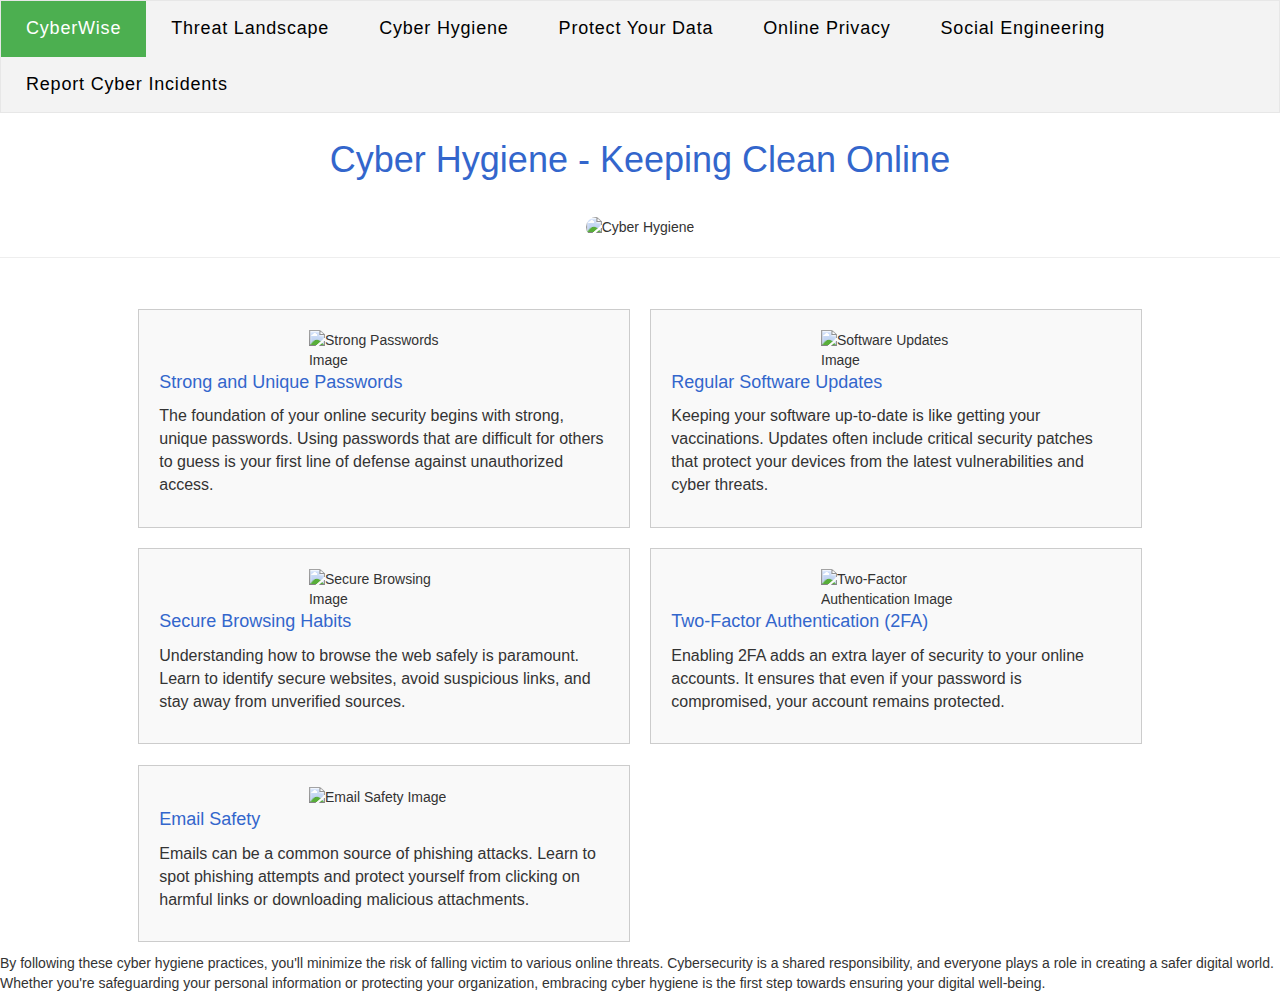
==== cyberHygiene.html @ 8201f2a8 "Done creating all the sub pages" ====
<!DOCTYPE html>
<html>
<head>
    <title>CyberWise - Cyber Hygiene</title>
    <link rel="stylesheet" type="text/css" href="css/main.css">
    <link rel="stylesheet" type="text/css" href="css/bootstrap.min.css">
    <style>
        .content {
            display: flex;
            flex-wrap: wrap;
            justify-content: space-between;
        }

        .section-card {
            width: 48%;
            margin: 1%;
            padding: 20px;
            text-align: left;
            border: 1px solid #ccc;
            background-color: #f9f9f9;
            transition: transform 0.2s;
        }

        .section-card:hover {
            transform: scale(1.05);
            background-color: #e0e0e0;
        }

        .section-heading {
            color: #3366cc;
            font-size: 18px;
            margin-bottom: 10px;
        }

        .section-content {
            color: #333;
            font-size: 16px;
            margin-top: 10px;
        }

        .section-image {
            display: block;
            width: 100%;
            max-width: 150px;
            margin: 0 auto;
        }
    </style>
</head>
<body>
    <nav>
        <li><a class="active" href="index.html">CyberWise</a></li>
        <li><a href="threatLandscape.html">Threat Landscape</a></li>
        <li><a href="cyberHygiene.html">Cyber Hygiene</a></li>
        <li><a href="protectYourData.html">Protect Your Data</a></li>
        <li><a href="index.html#onlinePrivacy">Online Privacy</a></li>
        <li><a href="socialEngineering.html">Social Engineering</a></li>
        <li><a href="index.html#reportCyberIncidents">Report Cyber Incidents</a></li>
    </nav>

    <div style="text-align: center;">
        <h1 style="font-family: Arial, sans-serif; font-size: 36px; line-height: 1.5; color: #3366cc;">
          Cyber Hygiene - Keeping Clean Online
        </h1>
    </div>

    <div>
        <center>
            <img src="img/cyber-hygiene-image.jpg" alt="Cyber Hygiene" style="max-width: 100%; border-radius: 10px; margin-top: 20px;">
        </center>
    </div>
    <hr><br>

    <div class="content">
        <div class="section-card">
            <div class="section-image">
                <img src="img/strong-passwords.jpg" alt="Strong Passwords Image">
            </div>
            <div class="section-heading">Strong and Unique Passwords</div>
            <div class="section-content">
                <p>The foundation of your online security begins with strong, unique passwords. Using passwords that are difficult for others to guess is your first line of defense against unauthorized access.</p>
            </div>
        </div>
        <div class="section-card">
            <div class="section-image">
                <img src="img/software-updates.jpg" alt="Software Updates Image">
            </div>
            <div class="section-heading">Regular Software Updates</div>
            <div class="section-content">
                <p>Keeping your software up-to-date is like getting your vaccinations. Updates often include critical security patches that protect your devices from the latest vulnerabilities and cyber threats.</p>
            </div>
        </div>
        <div class="section-card">
            <div class="section-image">
                <img src="img/secure-browsing.jpg" alt="Secure Browsing Image">
            </div>
            <div class="section-heading">Secure Browsing Habits</div>
            <div class="section-content">
                <p>Understanding how to browse the web safely is paramount. Learn to identify secure websites, avoid suspicious links, and stay away from unverified sources.</p>
            </div>
        </div>
        <div class="section-card">
            <div class="section-image">
                <img src="img/2fa.jpg" alt="Two-Factor Authentication Image">
            </div>
            <div class="section-heading">Two-Factor Authentication (2FA)</div>
            <div class="section-content">
                <p>Enabling 2FA adds an extra layer of security to your online accounts. It ensures that even if your password is compromised, your account remains protected.</p>
            </div>
        </div>
        <div class="section-card">
            <div class="section-image">
                <img src="img/email-safety.jpg" alt="Email Safety Image">
            </div>
            <div class="section-heading">Email Safety</div>
            <div class="section-content">
                <p>Emails can be a common source of phishing attacks. Learn to spot phishing attempts and protect yourself from clicking on harmful links or downloading malicious attachments.</p>
            </div>
        </div>
    </div>
    <p>
        By following these cyber hygiene practices, you'll minimize the risk of falling victim to various online threats. Cybersecurity is a shared responsibility, and everyone plays a role in creating a safer digital world. Whether you're safeguarding your personal information or protecting your organization, embracing cyber hygiene is the first step towards ensuring your digital well-being.
    </p>
</body>
</html>
---- css/main.css ----
/* Navbar start */

nav {
  list-style-type: none;
  margin: 1px solid black;
  padding: 0;
  overflow: hidden;
  border: 1px solid #e7e7e7;
  background-color: #f3f3f3;
  font-size: 18px;
}

nav li {
  float: left;
}

nav li a {
  display: block;
  color: black;
  text-align: center;
  padding: 15px 25px;
  text-decoration: none;
  /*word-spacing: 2px;*/
  letter-spacing: 0.8px;
}

nav li a:hover:not(.active) {
  background-color: #ddd;
  text-decoration: none;
  text-underline-position: none;
}

nav li a.active {
  color: white;
  background-color: #4CAF50;
  text-decoration: none;
}

/* Navbar end */

.content {
  margin: auto;
  max-width: 80%;
}

hr {
  height: 1px;
  background-color: #ccc;
}

#Title{
  font-size:40px;
  font-size: bold;
  color: #1a75ff;
  text-align: center;
}

.image1 img {
  margin-left: 5%;
  width: 90%;
  padding-top: 30px;
  transition: transform .8s ease-in-out;
}

.image1 img:hover {
  transform: scale(1.1);
}

.overview {
  padding-top: 25px;
}

.overview h2 {
  font-size: 40px;
  color: #313131;
  line-height: 1.3em;
  font-weight: 700;
  font-family: 'Work Sans', sans-serif;
}

.overview p {
  font-size: 20px;
  line-height: 1.8;
  color: #313131;
}

#hashtag1{
  color: #00ffcc
}

#symptoms{
  font-size:20px; 
  padding-left: 40px;
  padding-right: 40px;
}

*{
  box-sizing: border-box;
}

.Gif1 {
  float: left;
  width: 40%;
}

.Gif2 {
  float: right;
  width: 40%;
}

.Gif3 {
  float: left;
  width: 25%;
}

.Causes {
  float: left;
  width: 50%;
  padding: 25px;
  padding-top: 50px;

}
.CauseSolution::after {
  content: "";
  clear: both;
  display: table;
}


/* Important information start */

.imp-info-area {
  margin-top: 25px;
  margin-bottom: 25px;
  display: flex;
  flex-wrap: wrap;
  justify-content: space-around;
}

.block {
  width: 22%;
  float: left;
  padding: 20px;
  background-color: #e51f3b;
  transition: transform 1s ease-in-out;
}

.block:hover {
  transform: scale(1.1);
  box-shadow: 0 0 10px rgba(0, 0, 0, 0.5);
}

.important-heading {
  width: 100%;
  margin-bottom: 25px;
  color: #e51f3b;
  font-size: 2.5em;
  text-align: center;
  font-weight: normal;
  line-height: 35px;
}

.icon {
  text-align: center;
}

.text-area {
  color: #fff;
  text-align: center;
}

.text-area p {
  color: #fff;
  text-align: center;
  font-size: 1.2em;
}

.text-area a {
  color: #fff;
  text-align: center;
  text-decoration: none;
}

.text-area a:hover {
  color: #fff;
  text-align: center;
  text-decoration: none;
}

.text-area h3 {
  color: #fff;
  font-size: 1.4em;
  margin-top: 15px;
}

/* Important information end */

/*Precautions section start*/


.stepHeading
{ 
  background: #316ed2; 
  padding: 20px 0; 
  position: relative
}

.stepHeading h2
{ 
  font-size: 35px; 
  color: #fff; 
  line-height: 54px; 
  font-weight: bold;
}

.stepHeading::after{
  top: 100%;
  left: 50%;
  border: solid transparent;
  content: " ";
  height: 0;
  width: 0;
  position: absolute;
  pointer-events: none;
  border-color: rgba(49, 110, 210, 0);
  border-top-color: #316ed2;
  border-width: 30px;
  margin-left: -30px;
}

.steps-covid
{ 
  padding: 100px 0 0 0;
}

.covidThumb
{ 
  text-align: center; 
}

.covidThumb img 
{ 
  width: 140px;
  transition: transform .8s ease-in-out;
}

.covidThumb img:hover {
  transform: scale(1.2);
}

.covidThumb span
{ 
  display: block; 
  font-size: 24px; 
  line-height: 30px; 
  font-weight: bold; 
  color: #000; 
  margin-top: 5px;
  margin-bottom: 25px;
}  

/*Precautions section end*/


/*Footer starts*/

footer {
  text-align: center;
  padding: 20px;
  background-color: #f3f3f3;
  color: black;
  font-size: 25px;
}

footer a {
  color: black;
  text-decoration: none;
}

footer a:hover{
  text-decoration: none;
  color: black;
}

footer a:active {
  text-decoration: none;
  color: black;
}

footer a:visited {
  text-decoration: none;
  color: black;
}

/*Footer marker-end: */


.social-hub {
  margin-top: 25px;
  margin-bottom: 25px;
  display: flex;
  flex-wrap: wrap;
  justify-content: space-around;
}

.social-hub .block {
  border-radius: 7%;
}

.social-hub .important-heading {
  color: darkblue;
}

.social-hub .icon img {
  width: 72px;
  height: 64px;
}

.social-hub .whatsapp {
  background-color: #209c2e;
}

.social-hub .telegram {
  background-color: #5599d0;
}

.social-hub .messenger {
  background-color: #1b7acd;
}

.social-hub .facebook {
  background-color: #2e4780;
}
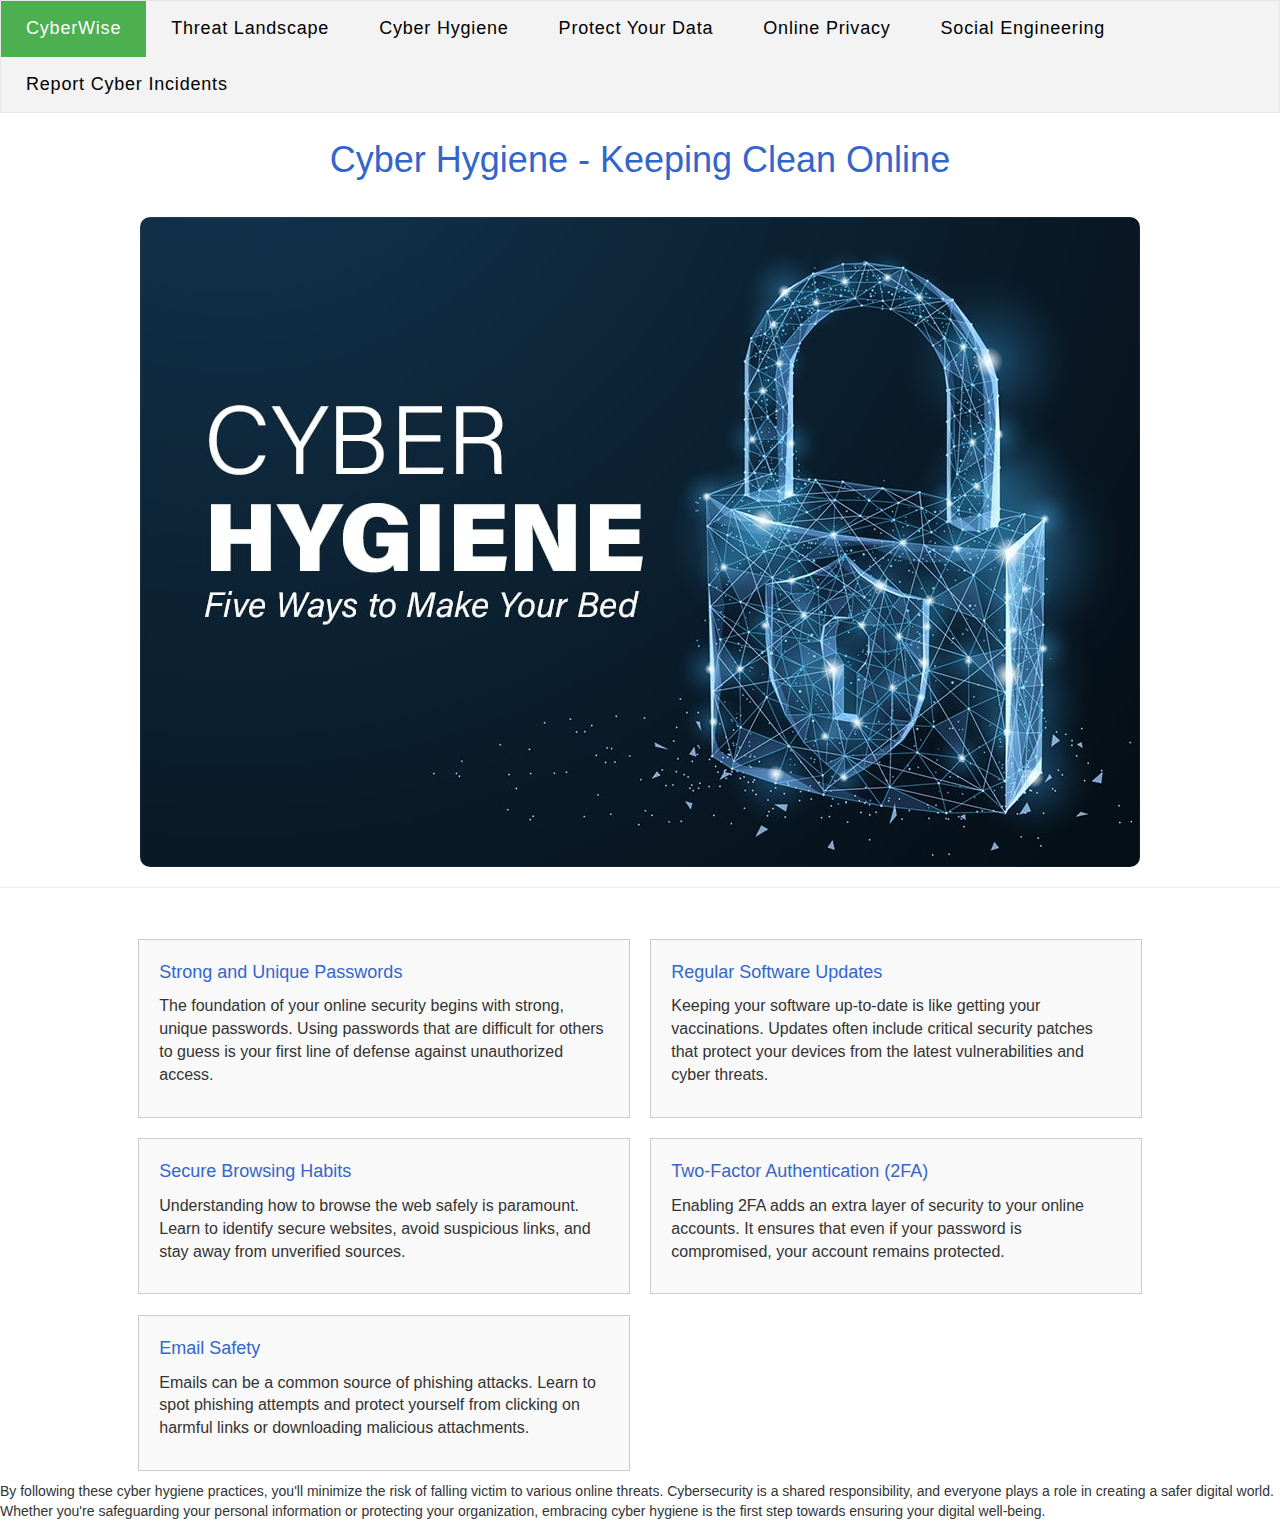
==== commit c4b21460: "changes in html files" ====
--- a/cyberHygiene.html
+++ b/cyberHygiene.html
@@ -72,45 +72,45 @@
 
     <div class="content">
         <div class="section-card">
-            <div class="section-image">
+            <!--<div class="section-image">
                 <img src="img/strong-passwords.jpg" alt="Strong Passwords Image">
-            </div>
+            </div>-->
             <div class="section-heading">Strong and Unique Passwords</div>
             <div class="section-content">
                 <p>The foundation of your online security begins with strong, unique passwords. Using passwords that are difficult for others to guess is your first line of defense against unauthorized access.</p>
             </div>
         </div>
         <div class="section-card">
-            <div class="section-image">
+            <!--<div class="section-image">
                 <img src="img/software-updates.jpg" alt="Software Updates Image">
-            </div>
+            </div>-->
             <div class="section-heading">Regular Software Updates</div>
             <div class="section-content">
                 <p>Keeping your software up-to-date is like getting your vaccinations. Updates often include critical security patches that protect your devices from the latest vulnerabilities and cyber threats.</p>
             </div>
         </div>
         <div class="section-card">
-            <div class="section-image">
+            <!--<div class="section-image">
                 <img src="img/secure-browsing.jpg" alt="Secure Browsing Image">
-            </div>
+            </div>-->
             <div class="section-heading">Secure Browsing Habits</div>
             <div class="section-content">
                 <p>Understanding how to browse the web safely is paramount. Learn to identify secure websites, avoid suspicious links, and stay away from unverified sources.</p>
             </div>
         </div>
         <div class="section-card">
-            <div class="section-image">
+            <!--<div class="section-image">
                 <img src="img/2fa.jpg" alt="Two-Factor Authentication Image">
-            </div>
+            </div>-->
             <div class="section-heading">Two-Factor Authentication (2FA)</div>
             <div class="section-content">
                 <p>Enabling 2FA adds an extra layer of security to your online accounts. It ensures that even if your password is compromised, your account remains protected.</p>
             </div>
         </div>
         <div class="section-card">
-            <div class="section-image">
+            <!--<div class="section-image">
                 <img src="img/email-safety.jpg" alt="Email Safety Image">
-            </div>
+            </div>-->
             <div class="section-heading">Email Safety</div>
             <div class="section-content">
                 <p>Emails can be a common source of phishing attacks. Learn to spot phishing attempts and protect yourself from clicking on harmful links or downloading malicious attachments.</p>
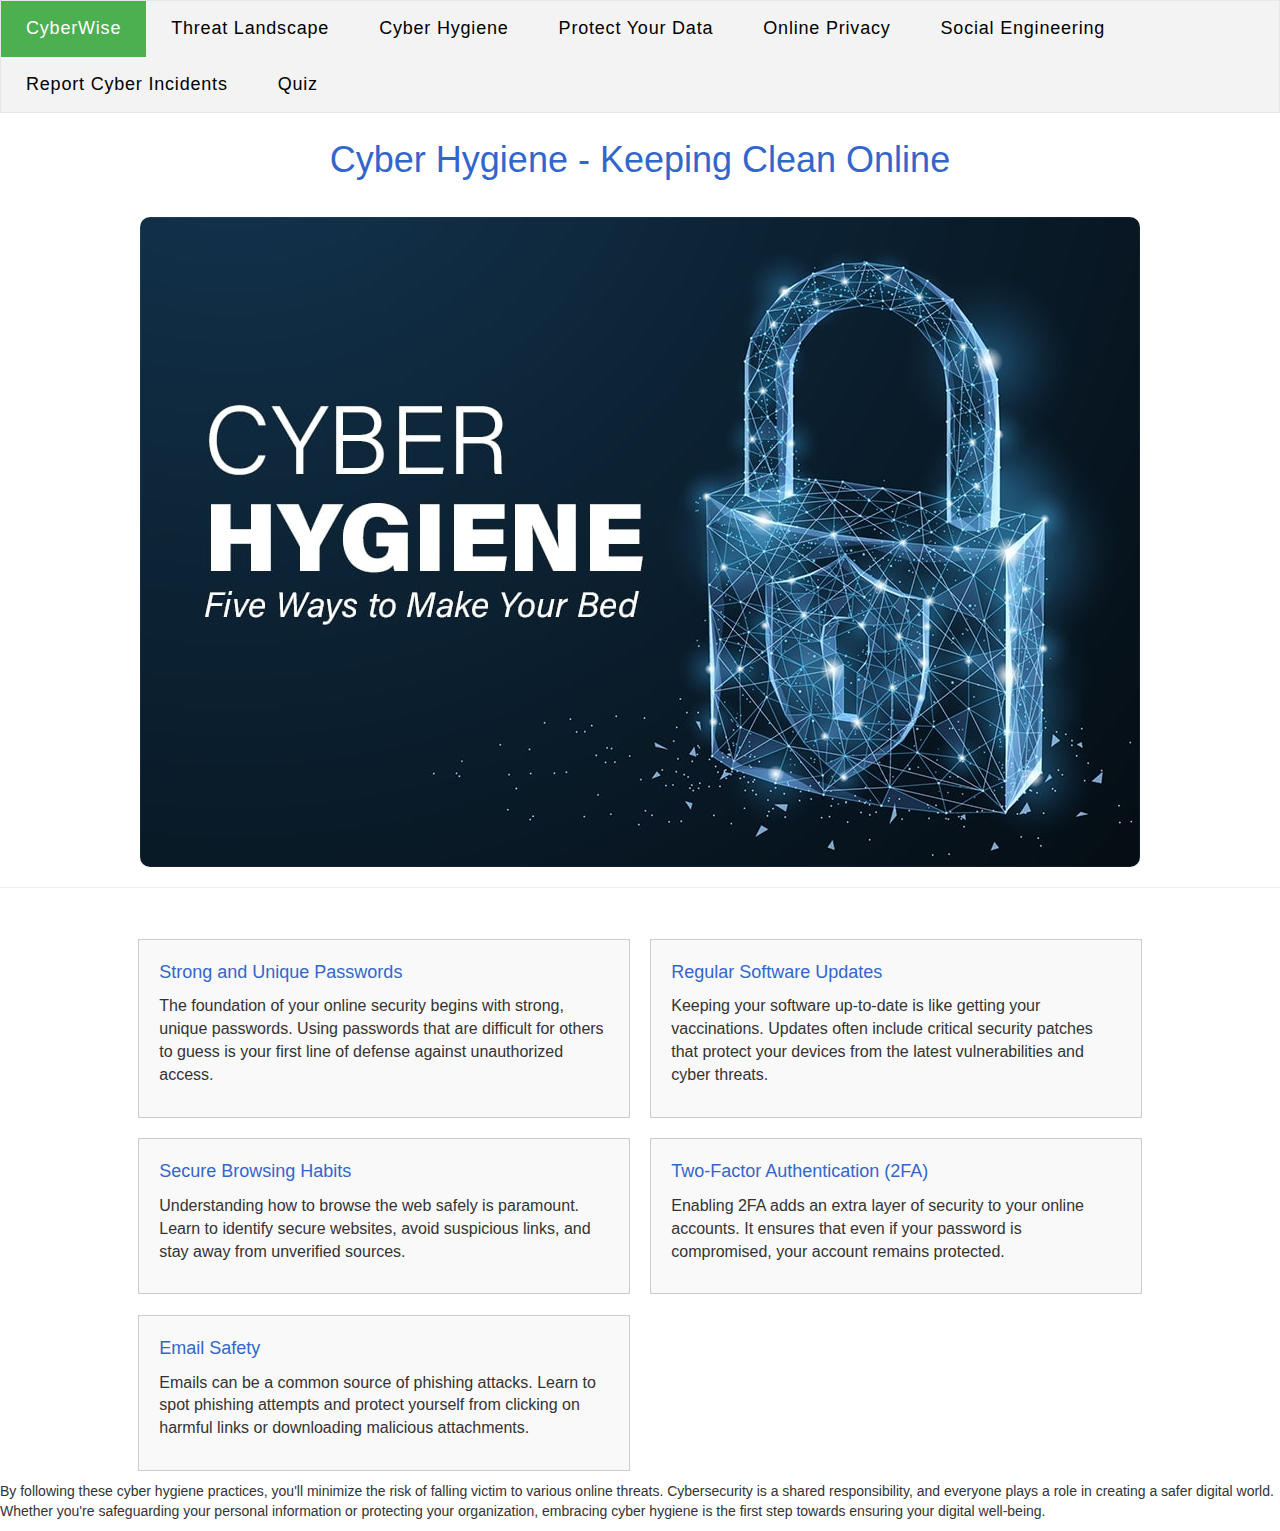
==== commit 591135af: "changes in all pages" ====
--- a/cyberHygiene.html
+++ b/cyberHygiene.html
@@ -55,6 +55,7 @@
         <li><a href="index.html#onlinePrivacy">Online Privacy</a></li>
         <li><a href="socialEngineering.html">Social Engineering</a></li>
         <li><a href="index.html#reportCyberIncidents">Report Cyber Incidents</a></li>
+        <li><a href="Quizz/quiz.html">Quiz</a></li>
     </nav>
 
     <div style="text-align: center;">
